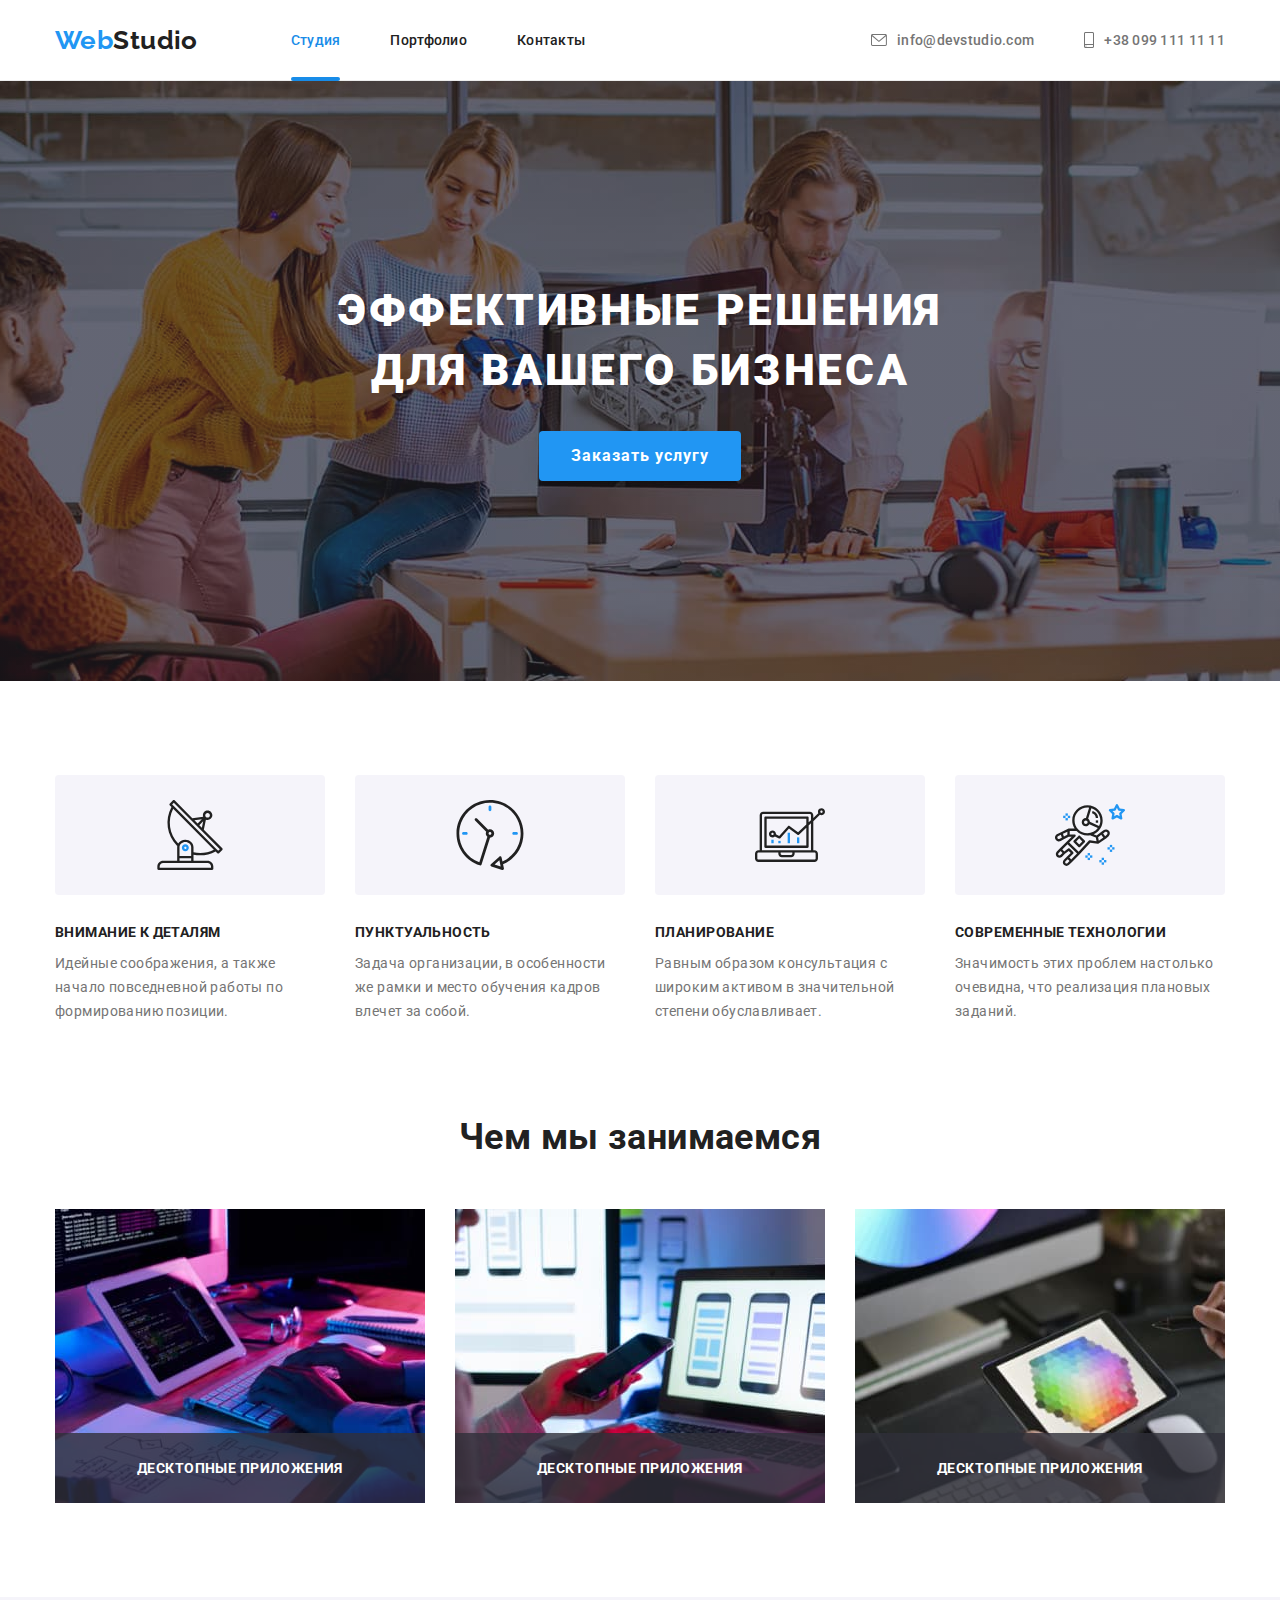
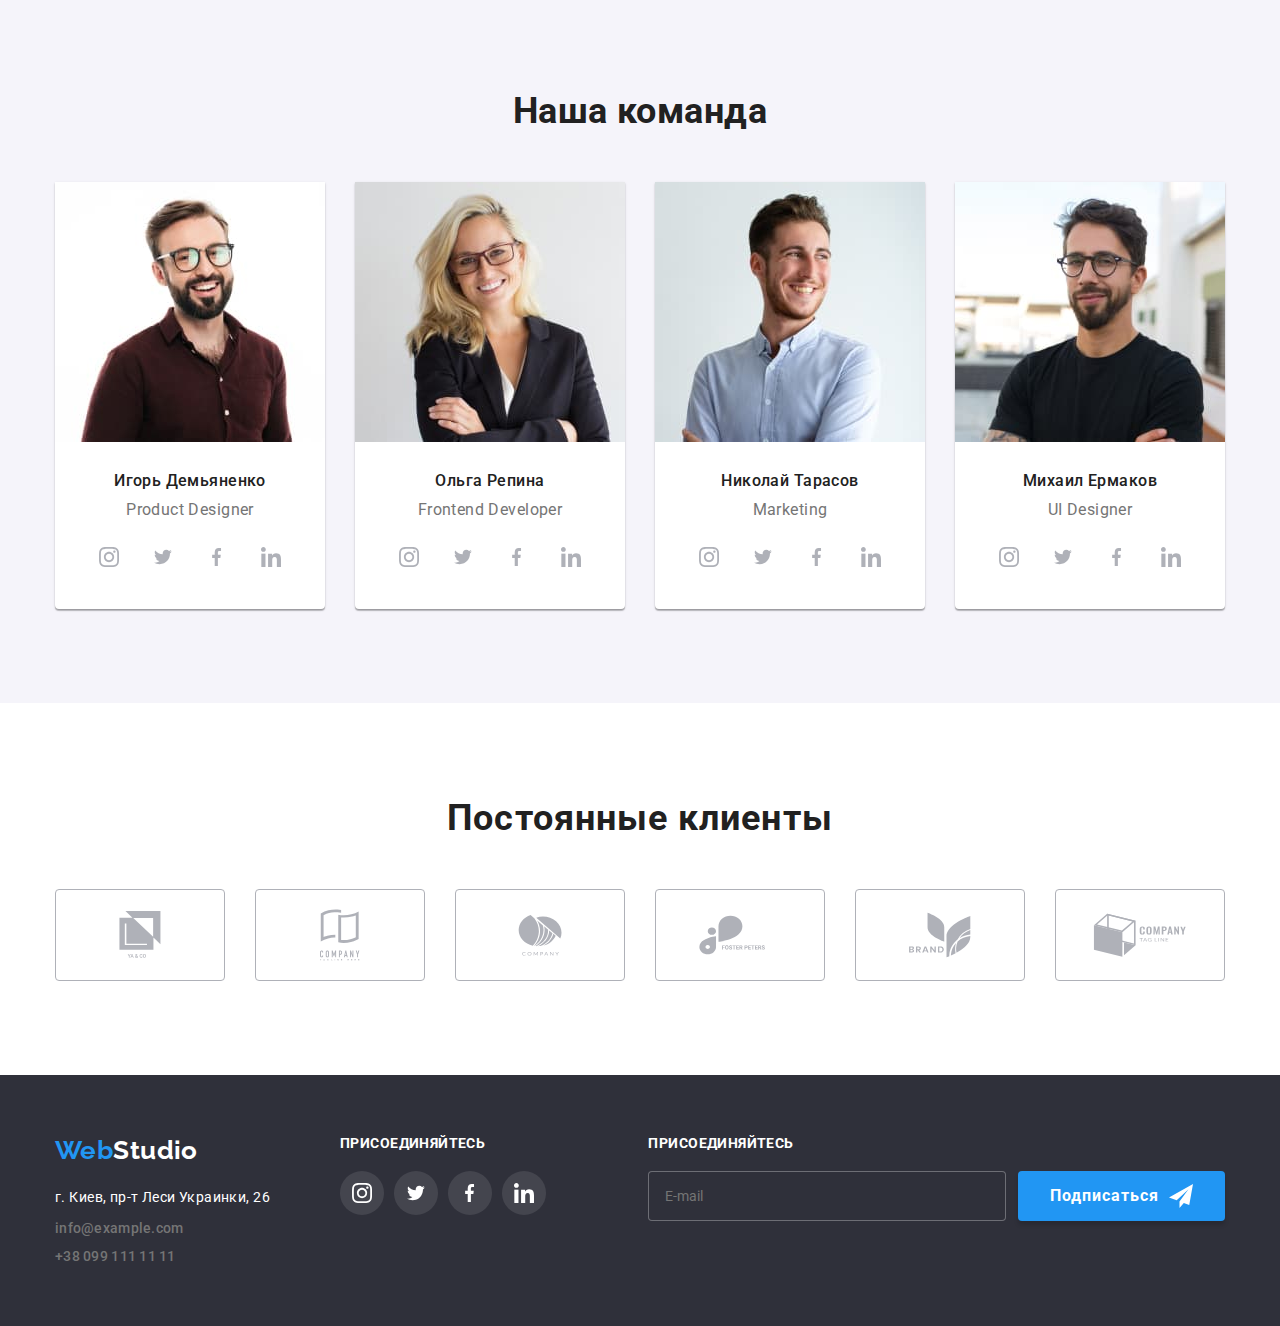
==== index.html @ 1dfcaf84 "test_1" ====
<!DOCTYPE html>
<html lang="ru">
  <head>
    <meta charset="UTF-8" />
    <meta http-equiv="X-UA-Compatible" content="IE=edge" />
    <meta name="viewport" content="width=device-width, initial-scale=1.0" />
    <link rel="preconnect" href="https://fonts.googleapis.com" />
    <link rel="preconnect" href="https://fonts.gstatic.com" crossorigin />
    <link
      href="https://fonts.googleapis.com/css2?family=Oleo+Script&family=Raleway:wght@700&family=Roboto:wght@400;500;700;900&display=swap"
      rel="stylesheet"
    />
    <title>Web Studio</title>
    <link
      rel="stylesheet"
      href="https://cdnjs.cloudflare.com/ajax/libs/modern-normalize/1.1.0/modern-normalize.min.css"
    />
    <link rel="stylesheet" href="./css/style.css" />
  </head>
  <body>
    <!-- Header -->

    <header class="header">
      <div class="container">
        <div class="header__container">
          <nav class="header__nav">
            <a href="index.html" class="logo"
              >Web<span class="logo--dark">Studio</span></a
            >
            <ul class="header__list">
              <li class="header__item">
                <a
                  href="./index.html"
                  class="header__link header__link--current"
                  >Студия</a
                >
              </li>
              <li class="header__item">
                <a href="./portfolio.html" class="header__link">Портфолио</a>
              </li>
              <li class="header__item">
                <a href="" class="header__link">Контакты</a>
              </li>
            </ul>
          </nav>
          <ul class="contact__list">
            <li class="contact__item">
              <a href="mailto:info@devstudio.com" class="contact__link">
                <svg class="contact__list--mail" width="16px" height="12px">
                  <use href="./images/icons-defs.svg#icon-mail"></use>
                </svg>

                info@devstudio.com</a
              >
            </li>
            <li class="contact__item">
              <a href="tel:+380991111111" class="contact__link">
                <svg
                  class="contact__list--smartphone"
                  width="10px"
                  height="16px"
                >
                  <use href="./images/icons-defs.svg#icon-smartphone"></use>
                </svg>
                +38 099 111 11 11</a
              >
            </li>
          </ul>
        </div>
      </div>
    </header>
    <main>
      <!-- Hero -->

      <section class="hero__container">
        <div class="container">
          <h1 class="hero__title">Эффективные решения для вашего бизнеса</h1>
          <button class="button" data-modal-open>Заказать услугу</button>
        </div>
      </section>

      <!-- Dignity -->

      <section class="section">
        <div class="container">
          <h2 class="dignity__tile--hidden">Наши достоинства</h2>
          <ul class="dignity__list">
            <li class="dignity__item dignity__icon dignity__details">
              <h3 class="dignity__name">Внимание к деталям</h3>
              <p class="dignity__description">
                Идейные соображения, а также начало повседневной работы по
                формированию позиции.
              </p>
            </li>
            <li class="dignity__item dignity__icon dignity__punctuality">
              <h3 class="dignity__name">Пунктуальность</h3>
              <p class="dignity__description">
                Задача организации, в особенности же рамки и место обучения
                кадров влечет за собой.
              </p>
            </li>
            <li class="dignity__item dignity__icon dignity__planning">
              <h3 class="dignity__name">Планирование</h3>
              <p class="dignity__description">
                Равным образом консультация с широким активом в значительной
                степени обуславливает.
              </p>
            </li>
            <li class="dignity__item dignity__icon dignity__technology">
              <h3 class="dignity__name">Современные технологии</h3>
              <p class="dignity__description">
                Значимость этих проблем настолько очевидна, что реализация
                плановых заданий.
              </p>
            </li>
          </ul>
        </div>
      </section>

      <!-- Occupation -->

      <section class="occupation section">
        <div class="container">
          <h2 class="occupation__title">Чем мы занимаемся</h2>
          <ul class="occupation__list">
            <li class="occupation__item">
              <img
                class=""
                src="./images/img_1.jpg"
                alt="Картинка 1"
                width="370"
                height="294"
              />
              <span class="occupation__description">Десктопные приложения</span>
            </li>

            <li class="occupation__item">
              <img
                class=""
                src="./images/img_2.jpg"
                alt="Картинка 2"
                width="370"
                height="294"
              />
              <span class="occupation__description">Десктопные приложения</span>
            </li>
            <li class="occupation__item">
              <img
                class=""
                src="./images/img_3.jpg"
                alt="Картинка 3"
                width="370"
                height="294"
              />
              <span class="occupation__description">Десктопные приложения</span>
            </li>
          </ul>
        </div>
      </section>

      <!-- Team -->

      <section class="team section">
        <div class="container">
          <h2 class="team__title">Наша команда</h2>
          <ul class="team__list">
            <li class="team__item">
              <img
                src="./images/ihor.jpg"
                alt="Фото Игорь Демьяненко"
                width="270"
              />
              <h3 class="team__name">Игорь Демьяненко</h3>
              <p class="team__position">Product Designer</p>
              <ul class="social-box">
                <li class="social-box__item">
                  <button class="social-box__button">
                    <svg class="social-box__icon" width="20px" height="20px">
                      <use href="./images/icons-defs.svg#icon-instagram"></use>
                    </svg>
                  </button>
                </li>
                <li class="social-box__item">
                  <button class="social-box__button">
                    <svg class="social-box__icon" width="20px" height="16px">
                      <use href="./images/icons-defs.svg#icon-twitter"></use>
                    </svg>
                  </button>
                </li>
                <li class="social-box__item">
                  <button class="social-box__button">
                    <svg class="social-box__icon" width="10px" height="20px">
                      <use href="./images/icons-defs.svg#icon-facebook"></use>
                    </svg>
                  </button>
                </li>
                <li class="social-box__item">
                  <button class="social-box__button">
                    <svg class="social-box__icon" width="20px" height="20px">
                      <use href="./images/icons-defs.svg#icon-indesign"></use>
                    </svg>
                  </button>
                </li>
              </ul>
            </li>
            <li class="team__item">
              <img
                src="./images/olha.jpg"
                alt="Фото Игорь Демьяненко"
                width="270"
              />
              <h3 class="team__name">Ольга Репина</h3>
              <p class="team__position">Frontend Developer</p>
              <ul class="social-box">
                <li class="social-box__item">
                  <button class="social-box__button">
                    <svg class="social-box__icon" width="20px" height="20px">
                      <use href="./images/icons-defs.svg#icon-instagram"></use>
                    </svg>
                  </button>
                </li>
                <li class="social-box__item">
                  <button class="social-box__button">
                    <svg class="social-box__icon" width="20px" height="16px">
                      <use href="./images/icons-defs.svg#icon-twitter"></use>
                    </svg>
                  </button>
                </li>
                <li class="social-box__item">
                  <button class="social-box__button">
                    <svg class="social-box__icon" width="10px" height="20px">
                      <use href="./images/icons-defs.svg#icon-facebook"></use>
                    </svg>
                  </button>
                </li>
                <li class="social-box__item">
                  <button class="social-box__button">
                    <svg class="social-box__icon" width="20px" height="20px">
                      <use href="./images/icons-defs.svg#icon-indesign"></use>
                    </svg>
                  </button>
                </li>
              </ul>
            </li>

            <li class="team__item">
              <img
                src="./images/nikolay.jpg"
                alt="Фото Игорь Демьяненко"
                width="270"
              />
              <h3 class="team__name">Николай Тарасов</h3>
              <p class="team__position">Marketing</p>
              <ul class="social-box">
                <li class="social-box__item">
                  <button class="social-box__button">
                    <svg class="social-box__icon" width="20px" height="20px">
                      <use href="./images/icons-defs.svg#icon-instagram"></use>
                    </svg>
                  </button>
                </li>
                <li class="social-box__item">
                  <button class="social-box__button">
                    <svg class="social-box__icon" width="20px" height="16px">
                      <use href="./images/icons-defs.svg#icon-twitter"></use>
                    </svg>
                  </button>
                </li>
                <li class="social-box__item">
                  <button class="social-box__button">
                    <svg class="social-box__icon" width="10px" height="20px">
                      <use href="./images/icons-defs.svg#icon-facebook"></use>
                    </svg>
                  </button>
                </li>
                <li class="social-box__item">
                  <button class="social-box__button">
                    <svg class="social-box__icon" width="20px" height="20px">
                      <use href="./images/icons-defs.svg#icon-indesign"></use>
                    </svg>
                  </button>
                </li>
              </ul>
            </li>
            <li class="team__item">
              <img
                src="./images/mihail.jpg"
                alt="Фото Игорь Демьяненко"
                width="270"
              />
              <h3 class="team__name">Михаил Ермаков</h3>
              <p class="team__position">UI Designer</p>
              <ul class="social-box">
                <li class="social-box__item">
                  <button class="social-box__button">
                    <svg class="social-box__icon" width="20px" height="20px">
                      <use href="./images/icons-defs.svg#icon-instagram"></use>
                    </svg>
                  </button>
                </li>
                <li class="social-box__item">
                  <button class="social-box__button">
                    <svg class="social-box__icon" width="20px" height="16px">
                      <use href="./images/icons-defs.svg#icon-twitter"></use>
                    </svg>
                  </button>
                </li>
                <li class="social-box__item">
                  <button class="social-box__button">
                    <svg class="social-box__icon" width="10px" height="20px">
                      <use href="./images/icons-defs.svg#icon-facebook"></use>
                    </svg>
                  </button>
                </li>
                <li class="social-box__item">
                  <button class="social-box__button">
                    <svg class="social-box__icon" width="20px" height="20px">
                      <use href="./images/icons-defs.svg#icon-indesign"></use>
                    </svg>
                  </button>
                </li>
              </ul>
            </li>
          </ul>
        </div>
      </section>
      <section class="clients section">
        <div class="container">
          <h2 class="clients__title">Постоянные клиенты</h2>
          <ul class="clients__list">
            <li class="clients__item">
              <a href="" class="clients__button">
                <svg class="clients__icon" width="42px" height="47px">
                  <use href="./images/icons-defs.svg#icon-yaco"></use>
                </svg>
              </a>
            </li>
            <li class="clients__item">
              <a href="" class="clients__button">
                <svg class="clients__icon" width="40px" height="52px">
                  <use href="./images/icons-defs.svg#icon-tagline"></use>
                </svg>
              </a>
            </li>
            <li class="clients__item">
              <a href="" class="clients__button">
                <svg class="clients__icon" width="44px" height="42px">
                  <use href="./images/icons-defs.svg#icon-company"></use>
                </svg>
              </a>
            </li>
            <li class="clients__item">
              <a href="" class="clients__button">
                <svg class="clients__icon" width="84px" height="40px">
                  <use href="./images/icons-defs.svg#icon-foster"></use>
                </svg>
              </a>
            </li>
            <li class="clients__item">
              <a href="" class="clients__button">
                <svg class="clients__icon" width="62px" height="46px">
                  <use href="./images/icons-defs.svg#icon-brand"></use>
                </svg>
              </a>
            </li>
            <li class="clients__item">
              <a href="" class="clients__button">
                <svg class="clients__icon" width="94px" height="44px">
                  <use href="./images/icons-defs.svg#icon-tag"></use>
                </svg>
              </a>
            </li>
          </ul>
        </div>
      </section>
    </main>

    <!-- Footer-->

    <footer class="footer">
      <div class="container footer__conatiner">
        <div class="adress">
          <a href="index.html" class="logo"
            >Web<span class="logo--white">Studio</span></a
          >
          <address class="adress__box">
            <ul>
              <li class="adress__item">
                <p class="adress__name">г. Киев, пр-т Леси Украинки, 26</p>
              </li>
              <li class="contact__item footer__contact__item">
                <a href="mailto:info@example.com" class="contact__link"
                  >info@example.com</a
                >
              </li>
              <li class="contact__item footer__contact__item">
                <a href="tel:+380991111111" class="contact__link">
                  +38 099 111 11 11</a
                >
              </li>
            </ul>
          </address>
        </div>

        <div class="social">
          <p class="social__title">присоединяйтесь</p>
          <ul class="social-box">
            <li class="social-box__item">
              <button class="social-box__button social-box__button--dark">
                <svg class="social-box__icon" width="20px" height="20px">
                  <use href="./images/icons-defs.svg#icon-instagram"></use>
                </svg>
              </button>
            </li>
            <li class="social-box__item">
              <button class="social-box__button social-box__button--dark">
                <svg class="social-box__icon" width="20px" height="16px">
                  <use href="./images/icons-defs.svg#icon-twitter"></use>
                </svg>
              </button>
            </li>
            <li class="social-box__item">
              <button class="social-box__button social-box__button--dark">
                <svg class="social-box__icon" width="10px" height="20px">
                  <use href="./images/icons-defs.svg#icon-facebook"></use>
                </svg>
              </button>
            </li>
            <li class="social-box__item">
              <button class="social-box__button social-box__button--dark">
                <svg class="social-box__icon" width="20px" height="20px">
                  <use href="./images/icons-defs.svg#icon-indesign"></use>
                </svg>
              </button>
            </li>
          </ul>
        </div>

        <div class="subscribe">
          <p class="subscribe__title">присоединяйтесь</p>

          <form class="subscribe__field">
            <input
              type="email"
              name="email"
              id="email"
              placeholder="E-mail"
              class="subscribe__input"
            />

            <button class="button footer__button" data-modal-open>
              Подписаться
              <svg width="24px" height="24px" class="subscribe__icon">
                <use href="./images/icons-defs.svg#icon-icon-send"></use>
              </svg>
            </button>
          </form>
        </div>
      </div>
    </footer>

    <!-- Modal Box -->

    <div class="backdrop backdrop--hidden" data-modal>
      <div class="modal">
        <button class="close__button" data-modal-close>
          <svg width="18px" height="18px">
            <use href="./images/icons-defs.svg#icon-close"></use>
          </svg>
        </button>

        <p class="modal__title">Оставьте свои данные, мы вам перезвоним</p>
        <form>
          <div class="modal__field">
            <label for="name" class="modal__lable"> Имя </label>
            <div class="modal__box">
              <input type="text" name="name" id="name" class="modal__input" />
              <svg class="modal__icon">
                <use href="./images/icons-defs.svg#icon-person-ico"></use>
              </svg>
            </div>
          </div>

          <div class="modal__field">
            <label for="tel" class="modal__lable"> Телефон </label>
            <div class="modal__box">
              <input
                type="tel"
                name="tel"
                id="tel"
                class="modal__input"
                title="+380 (11) 111-11-11"
              />
              <svg class="modal__icon">
                <use href="./images/icons-defs.svg#icon-phone-ico"></use>
              </svg>
            </div>
          </div>

          <div class="modal__field">
            <label for="mail" class="modal__lable"> Почта </label>
            <div class="modal__box">
              <input
                type="email"
                name="email"
                id="mail"
                required
                class="modal__input"
              />
              <svg class="modal__icon">
                <use href="./images/icons-defs.svg#icon-email-ico"></use>
              </svg>
            </div>
          </div>

          <div class="modal__field comment">
            <label for="comment" class="modal__lable"> Комментарий </label>
            <textarea
              class="modal__textarea"
              name="comment"
              id="comment"
              placeholder="Введите текст"
            ></textarea>
          </div>

          <div class="agreement">
            <label class="agreemen__label"
              ><input type="checkbox" class="agreement__input" /> Соглашаюсь с
              рассылкой и принимаю&nbsp;
              <svg class="agreement__icon">
                <use href="images/icons-defs.svg#icon-check"></use>
              </svg>
              <a href="">Условия договора</a>
            </label>
          </div>

          <button class="button">Отправить</button>
        </form>
      </div>
    </div>
    <script src="./js/modal.js"></script>
  </body>
</html>
---- css/style.css ----
:root {
  --body-bg-color: #ffffff;
  --body-text-color: #212121;
  --logo-color: #2196f3;
  --active-color: #2196f3;
  --logo-span-color: #212121;
  --header-link-color: #212121;
  --header-link-active-color: #2196f3;
  --header-contact-link-active-color: #2196f3;
  --header-contact-link-color: #757575;
  --header-contact-list-icon-color: #757575;
  --header-link-current-color: #2196f3;
  --hero-bg-color: #2f303a;
  --hero-btn-text-color: #ffffff;
  --hero-btn-bg-color: #2196f3;
  --hero-btn-active-color: #188ce8;
  --hero-main-text-color: #ffffff;
  --dignity-article-text-color: #212121;
  --dignity-description-text-color: #757575;
  --occupation-main-text-color: #212121;
  --team-bg-color: #f5f4fa;
  --team-main-text-color: #212121;
  --team-item-color: #ffffff;
  --team-name-text-color: #212121;
  --team-position-text-color: #757575;
  --team-social-button-color: #afb1b8;
  --team-social-button-bg-color: #ffffff;
  --team-social-button-active-color: #ffffff;
  --portfolio-btn-text-color: #212121;
  --portfolio-btn-bg-color: #f5f4fa;
  --portfolio-btn-active-color: #ffffff;
  --portfolio-btn-bg-active-color: #2196f3;
  --portfolio-work-name-color: #212121;
  --portfolio-description-color: #757575;
  --portfolio-list-item-bg-color: #ffffff;
  --portfolio-list-item-description-border-color: #eeeeee;
  --clients-list-item-button-color: #afb1b8;
  --clients-list-item-button-border-color: #afb1b8;
  --clients-list-item-button-bg-color: #ffffff;
  --clients-list-item-button-active-border-color: #188ce8;
  --footer-bg-color: #2f303a;
  --footer-contact-color: #ffffff;
  --footer-logo-span-color: #ffffff;
  --footer-contact-link-color: rgba(255, 255, 255, 0.6);
  --footer-contact-link-active-color: #2196f3;
  --footer-social-text-color: #ffffff;
  --footer-social-text-button-color: #ffffff;
  --footer-social-button-active-color: #2196f3;
  --timing-function: cubic-bezier(0.4, 0, 0.2, 1);
}

html {
  box-sizing: border-box;
}

body {
  font-family: "Roboto", Tahoma, sans-serif;
  color: var(--body-text-color);
  background-color: var(--body-bg-color);
  font-size: 14px;
  letter-spacing: 0.03em;
}

ul,
ul,
a {
  list-style: none;
  text-decoration: none;
  margin: 0;
  padding: 0;
}
h1,
h2,
h3,
h4,
h5,
h6,
p {
  margin: 0;
  padding: 0;
}

img {
  display: block;
  min-width: 100%;
  height: auto;
}

.link {
  text-decoration: none;
}

.list {
  list-style: none;
}

.active {
  color: var(--active-color);
}

.section {
  padding-top: 94px;
  padding-bottom: 94px;
}

.header {
  border-bottom: 1px solid #ececec;
}

.container {
  width: 1200px;
  margin-right: auto;
  margin-left: auto;
  padding-right: 15px;
  padding-left: 15px;
}

/* Header */

.header__container {
  display: flex;
  align-items: center;
  height: 80px;
}

.logo-box {
  display: flex;
}

.logo {
  font-family: "Raleway", sans-serif;
  font-weight: 700;
  font-size: 26px;
  line-height: 1.19;
  color: var(--logo-color);
}

.logo--dark {
  color: var(--logo-span-color);
}

.logo--white {
  color: var(--footer-logo-span-color);
}

.header__nav {
  display: flex;
}

.header__list {
  display: flex;
  align-items: center;
  margin-left: 93px;
  padding: 0px;
  margin-bottom: 0;
}

.header__item {
  margin-right: 50px;
}
.header__item:last-child {
  margin-right: 0;
}

.contact__list--mail {
  fill: var(--header-contact-list-icon-color);
  margin-right: 10px;

  transition: fill 250ms var(--timing-function);
}

.contact__list--smartphone {
  fill: var(--header-contact-list-icon-color);
  margin-right: 10px;

  transition: fill 250ms var(--timing-function);
}

.header__link {
  position: relative;
  padding-top: 32px;
  padding-bottom: 33px;
  font-weight: 500;
  line-height: 1.33;
  letter-spacing: 0.02em;
  color: var(--header-link-color);
  transition: color 250ms var(--timing-function);
}
.header__link.current {
  color: var(--header-link-current-color);
}

.header__link--current {
  color: #188ce8;
}

.header__link--current::after {
  display: block;
  content: "";
  position: absolute;
  bottom: 0;
  left: 0;
  width: 100%;
  height: 4px;
  background-color: #188ce8;
  border-radius: 2px;
}

.header__link:hover,
.header__link:focus,
.header__link:active {
  color: var(--header-contact-link-active-color);
}

.contact__list {
  display: flex;
  margin-left: auto;
  padding: 0px;
  margin-bottom: 0;
}
.contact__item {
  margin-left: 50px;
  display: flex;
  align-items: center;
  cursor: pointer;
}

.footer__contact__item {
  margin-left: 0;
  margin-bottom: 10px;
}
.footer__contact__item:last-child {
  margin-bottom: 0;
}

.contact__link {
  font-weight: 500;
  line-height: 1.33;
  letter-spacing: 0.02em;
  color: var(--header-contact-link-color);
  display: flex;
  align-items: center;
  font-style: normal;

  transition: color 250ms var(--timing-function);
}

.contact__item:hover .contact__link {
  color: var(--header-contact-link-active-color);
}

.contact__item:hover .contact__list--mail {
  fill: var(--header-contact-link-active-color);
}

.contact__item:hover .contact__list--smartphone {
  fill: var(--header-contact-link-active-color);
}

/* Hero */

.hero__title {
  width: 696px;
  margin: 0 auto;
  margin-bottom: 30px;
  font-weight: 900;
  font-size: 44px;
  line-height: 1.36;
  letter-spacing: 0.06em;
  text-transform: uppercase;
  color: var(--hero-main-text-color);
}

.hero__container {
  max-width: 1600px;
  height: 600px;
  margin-left: auto;
  margin-right: auto;
  background: var(--hero-bg-color);
  padding-top: 200px;
  padding-bottom: 200px;
  text-align: center;
  background-image: linear-gradient(
      to right,
      rgba(47, 48, 58, 0.4),
      rgba(47, 48, 58, 0.4)
    ),
    url("../images/hero_img.jpg");
  background-repeat: no-repeat;
  background-position: center top;
  background-size: cover;
}
.button {
  color: var(--hero-btn-text-color);
  background: var(--hero-btn-bg-color);
  box-shadow: 0px 4px 4px rgba(0, 0, 0, 0.15);
  border-radius: 4px;
  border: none;
  cursor: pointer;
  font-weight: 700;
  font-size: 16px;
  line-height: 1.87;
  letter-spacing: 0.06em;
  padding: 10px 32px;
  min-width: 200px;
  display: flex;
  justify-content: center;
  margin-left: auto;
  margin-right: auto;
  transform: scale(1);
  transition: background-color 250ms var(--timing-function),
    transform 250ms var(--timing-function);
}

.button:hover,
.button:focus {
  background: var(--hero-btn-active-color);
  transform: scale(1.1);
}

/* Dignity */

.dignity__list {
  display: flex;
}

.dignity__item {
  width: 270px;
}

.dignity__icon::before {
  display: block;
  content: "";
  border-radius: 4px;
  height: 120px;
  margin-bottom: 30px;
  background-color: #f5f4fa;

  background-repeat: no-repeat;
  background-position: center;
}

.dignity__details::before {
  background-image: url("../images/antenna.svg");
}

.dignity__punctuality::before {
  background-image: url("../images/clock.svg");
}

.dignity__planning::before {
  background-image: url("../images/diagram.svg");
}

.dignity__technology::before {
  background-image: url("../images/astronaut.svg");
}

.dignity__item:not(:last-child) {
  margin-right: 30px;
}

.dignity__tile--hidden {
  position: absolute;
  width: 1px;
  height: 1px;
  margin: -1px;
  border: 0;
  padding: 0;
  white-space: nowrap;
  clip-path: inset(100%);
  clip: rect(0 0 0 0);
  overflow: hidden;
}

.dignity__name {
  margin-bottom: 10px;
  font-size: 14px;
  font-weight: 700;
  line-height: 1.14;
  text-transform: uppercase;
  color: var(--dignity-article-text-color);
}

.dignity__description {
  line-height: 24px;
  color: var(--dignity-description-text-color);
  margin-bottom: 0;
}

/* Occupation */

.occupation {
  padding-top: 0;
}

.occupation__title {
  text-align: center;
  margin-bottom: 50px;
  font-weight: 700;
  font-size: 36px;
  line-height: 1.16;
  color: var(--occupation-main-text-color);
}

.occupation__list {
  display: flex;
}

.occupation__item {
  position: relative;
}

.occupation__item:not(:last-child) {
  margin-right: 30px;
}

.occupation__description {
  position: absolute;
  bottom: 0;
  text-align: center;
  width: 370px;
  padding-bottom: 27px;
  padding-top: 27px;

  background: rgba(47, 48, 58, 0.8);
  font-weight: 700;
  font-size: 14px;
  line-height: 1.1428571;
  text-align: center;
  letter-spacing: 0.03em;
  text-transform: uppercase;
  color: #ffffff;
}

/* Team */

.team {
  background: var(--team-bg-color);
}

.team__title {
  text-align: center;
  margin-bottom: 50px;
  font-weight: 700;
  font-size: 36px;
  line-height: 1.16;
  color: var(--team-main-text-color);
}

.team__list {
  display: flex;
  justify-content: center;
}

.team__item {
  text-align: center;
  width: 270px;
  background: var(--team-item-color);
  box-shadow: 0px 1px 3px rgba(0, 0, 0, 0.12), 0px 1px 1px rgba(0, 0, 0, 0.14),
    0px 2px 1px rgba(0, 0, 0, 0.2);
  border-radius: 0px 0px 4px 4px;
}

.team__item:not(:last-child) {
  margin-right: 30px;
}

.team__name {
  margin-top: 30px;
  margin-bottom: 10px;
  font-weight: 500;
  font-size: 16px;
  line-height: 1.14;
  color: var(--team-name-text-color);
}

.team__position {
  margin-bottom: 16px;
  font-size: 16px;
  line-height: 1.14;
  color: var(--team-position-text-color);
}

.social {
  margin-left: 70px;
}
.social-box {
  display: flex;
  justify-content: center;
  padding: 0;
  margin: 0;
  list-style: none;
  margin-bottom: 30px;
}

.social__title {
  margin-bottom: 20px;
  font-weight: 700;
  font-size: 14px;
  line-height: 16px;
  letter-spacing: 0.03em;
  text-transform: uppercase;
  color: var(--footer-social-text-color);
}
.social-box__button {
  display: flex;
  justify-content: center;
  align-items: center;
  width: 44px;
  height: 44px;
  padding: 0;
  border: none;
  color: var(--team-social-button-color);
  border-radius: 50%;
  background-color: var(--team-social-button-bg-color);

  transition: background-color 250ms var(--timing-function);
}

.social-box__button--dark {
  color: var(--footer-social-text-button-color);
  border-radius: 50%;
  background-color: rgba(255, 255, 255, 0.1);
}

.social-box__item {
  margin-right: 10px;
}

.social-box__item:last-child {
  margin-right: 0;
}

.social-box__button:hover {
  background-color: #188ce8;
  cursor: pointer;
}

.social-box__button:hover .social-box__icon {
  fill: var(--team-social-button-active-color);
}

.social-box__icon {
  fill: currentColor;

  transition: fill 250ms var(--timing-function);
}

/* Portfolio */
.portfolio__tile--hidden {
  position: absolute;
  width: 1px;
  height: 1px;
  margin: -1px;
  border: 0;
  padding: 0;
  white-space: nowrap;
  clip-path: inset(100%);
  clip: rect(0 0 0 0);
  overflow: hidden;
}
.portfolio-nav {
  display: flex;
  justify-content: center;
  margin-bottom: 50px;
  text-align: center;
}

.portfolio-nav__item {
  margin-right: 8px;
}

.portfolio-nav__item:last-child {
  margin-right: 0;
}

.portfolio-nav__button {
  padding: 6px 22px 6px 22px;
  border-radius: 4px;
  font-weight: 500;
  border: none;
  font-size: 16px;
  line-height: 1.62;
  text-align: center;
  color: var(--portfolio-btn-text-color);
  background-color: var(--portfolio-btn-bg-color);
  cursor: pointer;
  transition: color 250ms var(--timing-function),
    background-color 250ms var(--timing-function);
}

.portfolio-nav__button:hover,
.portfolio-nav__button:focus {
  color: var(--portfolio-btn-active-color);
  background-color: var(--portfolio-btn-bg-active-color);
  box-shadow: 0px 3px 1px rgba(0, 0, 0, 0.1), 0px 1px 2px rgba(0, 0, 0, 0.08),
    0px 2px 2px rgba(0, 0, 0, 0.12);
}

.portfolio-list {
  display: flex;
  flex-wrap: wrap;
}

.list__item:not(:nth-child(3n)) {
  margin-right: 30px;
}

.list__item:not(:nth-last-child(-n + 3)) {
  margin-bottom: 30px;
}

.list__item {
  background-color: var(--portfolio-list-item-bg-color);
}

.list__link {
  position: relative;
}
.overlay {
  width: 100%;
  height: 294px;
  overflow: hidden;
  position: absolute;
  top: 0;
  left: 0;
}

.overlay__content {
  display: flex;
  align-items: center;
  top: 100%;
  left: 0;
  position: absolute;
  padding-right: 24px;
  padding-left: 24px;
  width: 100%;
  height: 294px;
  background-color: rgba(33, 150, 243, 0.9);
  transition: transform 250ms var(--timing-function);
}

.list__link:hover .overlay__content {
  transform: translateY(-100%);
}

.overlay__text {
  font-weight: 400;
  font-size: 18px;
  line-height: 1.555;
  letter-spacing: 0.03em;
  color: #ffffff;
  opacity: 0;
  transition: opacity 250ms var(--timing-function) 150ms;
}

.list__link:hover .overlay__text {
  opacity: 1;
}

.list__link {
  display: block;
  transition: box-shadow 250ms var(--timing-function);
}

.list__link:hover {
  box-shadow: 0px 1px 1px rgba(0, 0, 0, 0.12), 0px 4px 4px rgba(0, 0, 0, 0.06),
    1px 4px 6px rgba(0, 0, 0, 0.16);
}

.list__description {
  padding: 24px;
  border-width: 0 1px 1px 1px;
  border-style: solid;
  border-color: var(--portfolio-list-item-description-border-color);
  border-top: 0;
}

.list__company {
  margin-bottom: 4px;
  font-weight: 700;
  font-size: 18px;
  line-height: 2;
  letter-spacing: 0.06em;
  color: var(--portfolio-work-name-color);
}

.list__job {
  font-size: 16px;
  line-height: 1.87;
  color: var(--portfolio-description-color);
}

/* Clients */

.clients__title {
  font-weight: 700;
  font-size: 36px;
  line-height: 42px;
  text-align: center;
  letter-spacing: 0.03em;
  margin-bottom: 50px;
  color: #212121;
}

.clients__list {
  display: flex;
  justify-content: center;
}

.clients__button {
  display: flex;
  justify-content: center;
  align-items: center;
  width: 170px;
  height: 92px;
  padding: 0;
  border: none;
  color: var(--clients-list-item-button-color);
  border: 1px solid var(--clients-list-item-button-border-color);
  border-radius: 4px;
  background-color: var(--clients-list-item-button-bg-color);

  transition: border 250ms var(--timing-function);
}

.clients__button:hover {
  border: 1px solid var(--clients-list-item-button-active-border-color);
  cursor: pointer;
}

.clients__button:hover .clients__icon {
  fill: #188ce8;
}

.clients__icon {
  fill: currentColor;

  transition: fill 250ms var(--timing-function);
}

.clients__item {
  margin-right: 30px;
}
.clients__item:last-child {
  margin-right: 0;
}

/* Footer */

.footer {
  background-color: var(--footer-bg-color);
  padding-top: 60px;
  padding-bottom: 60px;
}

.footer__conatiner {
  display: flex;
}
.adress__box {
  margin-top: 20px;
}

.adress__item {
  margin-bottom: 9px;
}

.adress__name {
  margin-bottom: 0;
  font-style: normal;
  line-height: 1.71;
  color: var(--footer-contact-color);
}

.subscribe {
  margin-left: auto;
}

.subscribe__title {
  margin-bottom: 20px;
  font-weight: 700;
  font-size: 14px;
  line-height: 16px;
  letter-spacing: 0.03em;
  text-transform: uppercase;
  color: var(--footer-social-text-color);
}

.subscribe__field {
  display: flex;
  align-items: center;
}

.subscribe__input {
  margin: 0;
  padding: 15px 16px;
  width: 358px;
  height: 50px;
  color: rgba(255, 255, 255, 0.6);
  background-color: var(--footer-bg-color);
  border-radius: 4px;
  border: 1px solid rgba(255, 255, 255, 0.3);
  outline: none;
  transition: border-color 250ms var(--timing-function);
}

.subscribe__input:hover,
.subscribe__input:focus {
  border: 1px solid #188ce8;
}

.footer__button {
  display: flex;
  align-items: center;
  margin-left: 12px;
  transition: background-color 250ms var(--timing-function);
}

.footer__button:hover,
.footer__button:focus {
  transform: scale(1);
}

.subscribe__icon {
  margin-left: 10px;
}

/* Modal */

.backdrop {
  position: fixed;
  top: 0;
  left: 0;
  width: 100%;
  height: 100%;
  background-color: rgba(0, 0, 0, 0.2);

  opacity: 1;
  transition: opacity 350ms cubic-bezier(0.4, 0, 0.2, 1);
}

.backdrop--hidden {
  opacity: 0;
  pointer-events: none;
}

.backdrop--hidden .modal {
  transform: translate(-50%, -50%) scale(0.9);
}

.modal {
  position: absolute;
  top: 50%;
  left: 50%;
  transform: translate(-50%, -50%) scale(1);
  transition: transform 350ms cubic-bezier(0.4, 0, 0.2, 1);
  min-width: 528px;
  min-height: 581px;
  padding: 40px;
  background-color: #ffffff;
  border-radius: 4px;
}

.close__button {
  display: flex;
  justify-content: center;
  align-items: center;
  position: absolute;
  top: 8px;
  right: 8px;

  width: 30px;
  height: 30px;
  border: none;

  background-color: white;
  border-radius: 15px;
  border: 1px solid rgba(0, 0, 0, 0.1);
  cursor: pointer;
  transition: fill 250ms cubic-bezier(0.4, 0, 0.2, 1),
    background-color 250ms cubic-bezier(0.4, 0, 0.2, 1),
    border 250ms cubic-bezier(0.4, 0, 0.2, 1);
}

.close__button:hover {
  fill: #ffffff;
  background-color: #2196f3;
  border: 1px solid rgba(0, 0, 0, 0);
}

.modal__title {
  margin-bottom: 12px;
  font-weight: 700;
  font-size: 20px;
  line-height: 23px;
  text-align: center;
  letter-spacing: 0.03em;
  color: #212121;
}

.modal__field {
  position: relative;
  margin-bottom: 10px;
  width: 100%;
}

.modal__icon {
  position: absolute;
  width: 18px;
  height: 18px;
  top: 50%;
  left: 12px;
  z-index: 2;
  transition: fill 250ms var(--timing-function);
}
.modal__field--margin {
  margin-bottom: 20px;
}

.modal__lable {
  margin-bottom: 4px;
  display: inline-block;
  font-weight: 400;
  font-size: 12px;
  line-height: 1.16;
  letter-spacing: 0.01em;
  color: #757575;
}

.modal__input {
  width: 100%;
  height: 40px;
  position: absolute;
  left: 1px;
  border: 1px solid rgba(33, 33, 33, 0.2);
  border-radius: 4px;
  padding-left: 42px;
  background: transparent;
  z-index: 1;
  outline: none;
  transition: border 250ms var(--timing-function);
}
.modal__input:hover,
.modal__input:focus {
  border: 1px solid #2196f3;
}

.modal__box {
  width: 100%;
  height: 40px;
  padding-left: 42px;
  border-radius: 4px;
}

.modal__box:focus-within .modal__icon {
  fill: #2196f3;
}

.modal__input:hover + .modal__icon {
  fill: #2196f3;
}

.modal__textarea::placeholder {
  font-weight: 400;
  font-size: 14px;
  line-height: 1.14;
  letter-spacing: 0.01em;
  color: rgba(117, 117, 117, 0.5);
}

.modal__textarea {
  width: 100%;
  height: 120px;
  resize: none;
  border: 1px solid rgba(33, 33, 33, 0.2);
  border-radius: 4px;
  padding: 12px 16px;
  transition: border 250ms var(--timing-function);
}

.modal__textarea:hover,
.modal__textarea:focus {
  border: 1px solid #2196f3;
  cursor: text;
  outline: none;
}

.agreement {
  display: flex;
  align-items: center;
  margin-bottom: 30px;
  justify-content: center;
  font-weight: 400;
  font-size: 14px;
  line-height: 24px;
  letter-spacing: 0.03em;
  color: #757575;
}

.agreemen__label {
  display: flex;
  align-items: center;
  font-weight: 400;
  font-size: 14px;
  line-height: 1.71;
  letter-spacing: 0.03em;
  color: #757575;
}
.agreement__input {
  appearance: none;
}

.agreement__input {
  width: 16px;
  height: 15px;
  margin-right: 8px;
  border: 2px solid #212121;
  border-radius: 2px;
  transition: background-color 250ms var(--timing-function),
    border 250ms var(--timing-function);
}

.agreement__input:checked {
  width: 16px;
  height: 15px;
  border: 2px solid #2196f3;
  background-color: #2196f3;
  border-radius: 2px;
}

.agreement__icon {
  position: absolute;
  width: 16px;
  height: 15px;
  fill: none;
  stroke: none;
  box-sizing: content-box;
  cursor: pointer;
}

.agreement__input:checked + .agreement__icon {
  stroke-width: 1px;
  stroke: #ffffff;
  fill: #ffffff;
}

.agreement a {
  font-weight: 400;
  font-size: 14px;
  line-height: 1.71;
  letter-spacing: 0.03em;
  color: #757575;
  text-decoration-line: underline;
  color: #2196f3;
}

.modal-wrap {
  position: relative;
  display: flex;
  flex-direction: column;
}
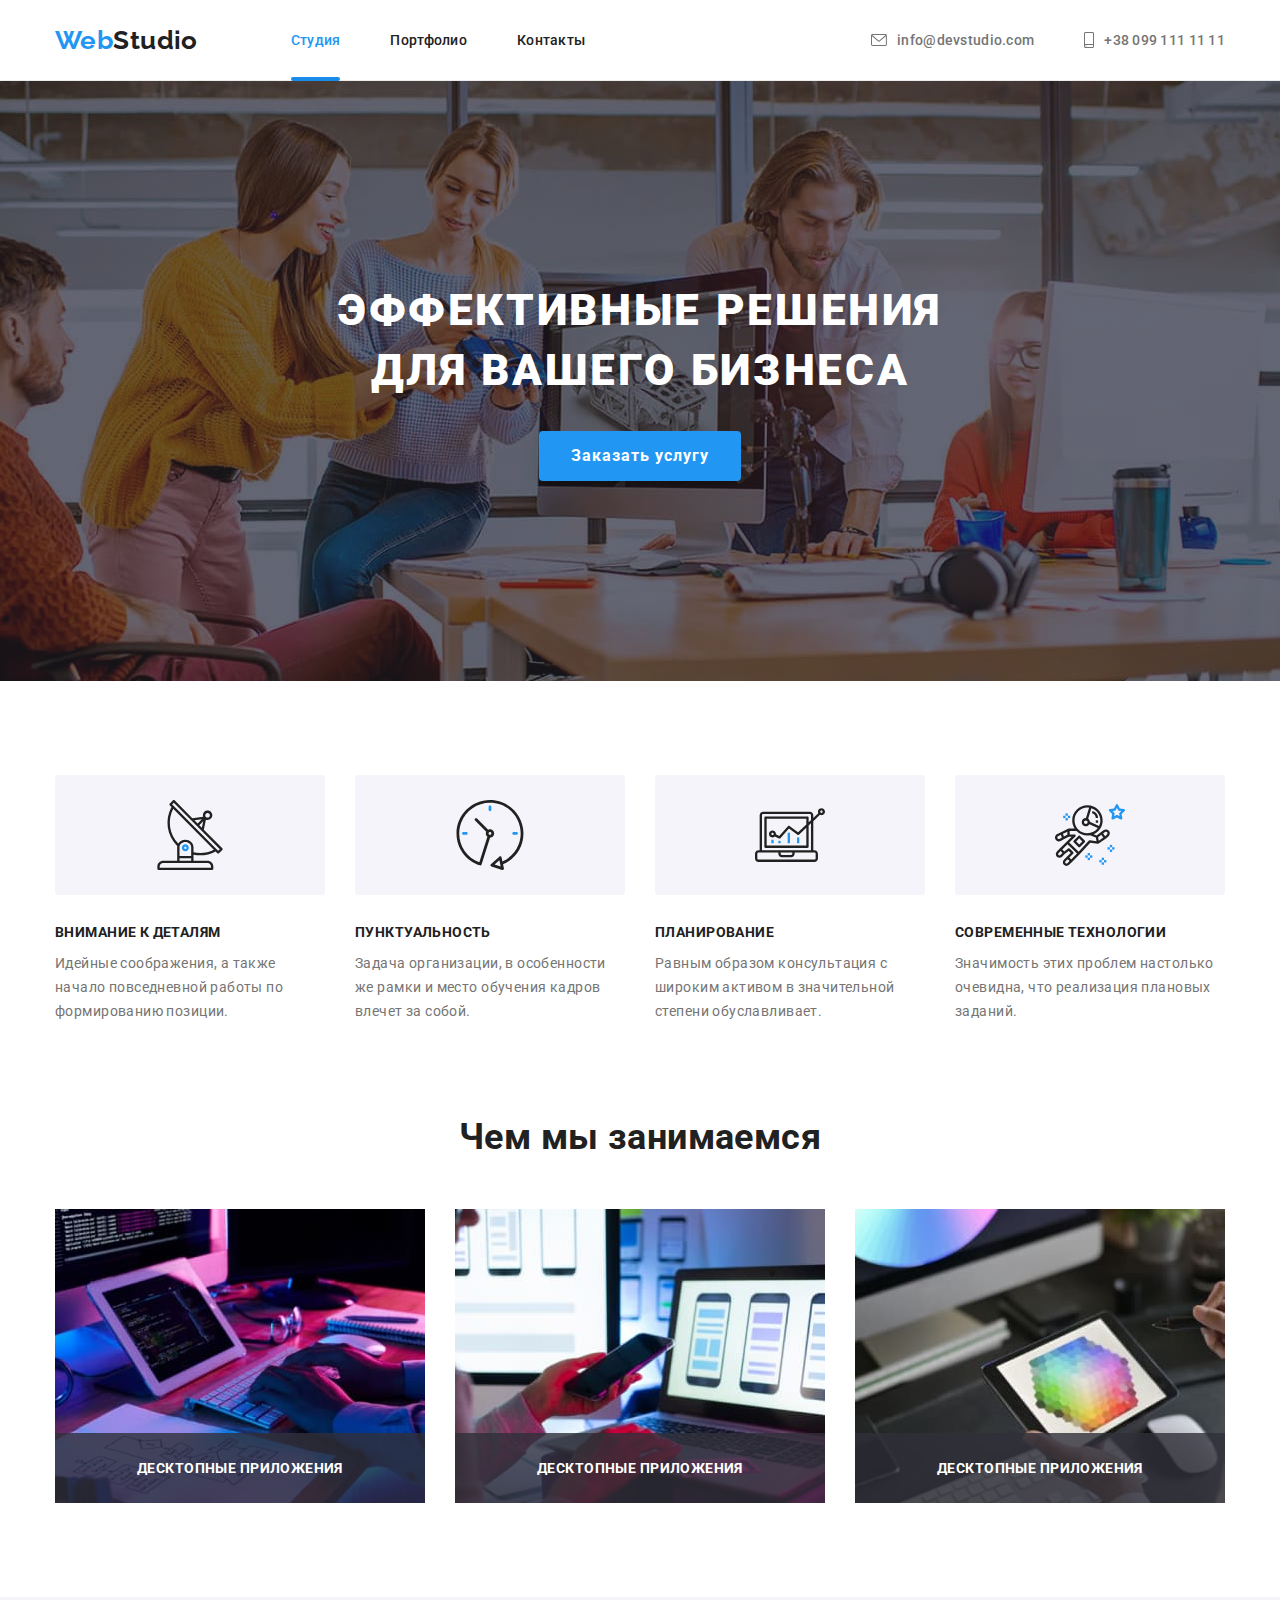
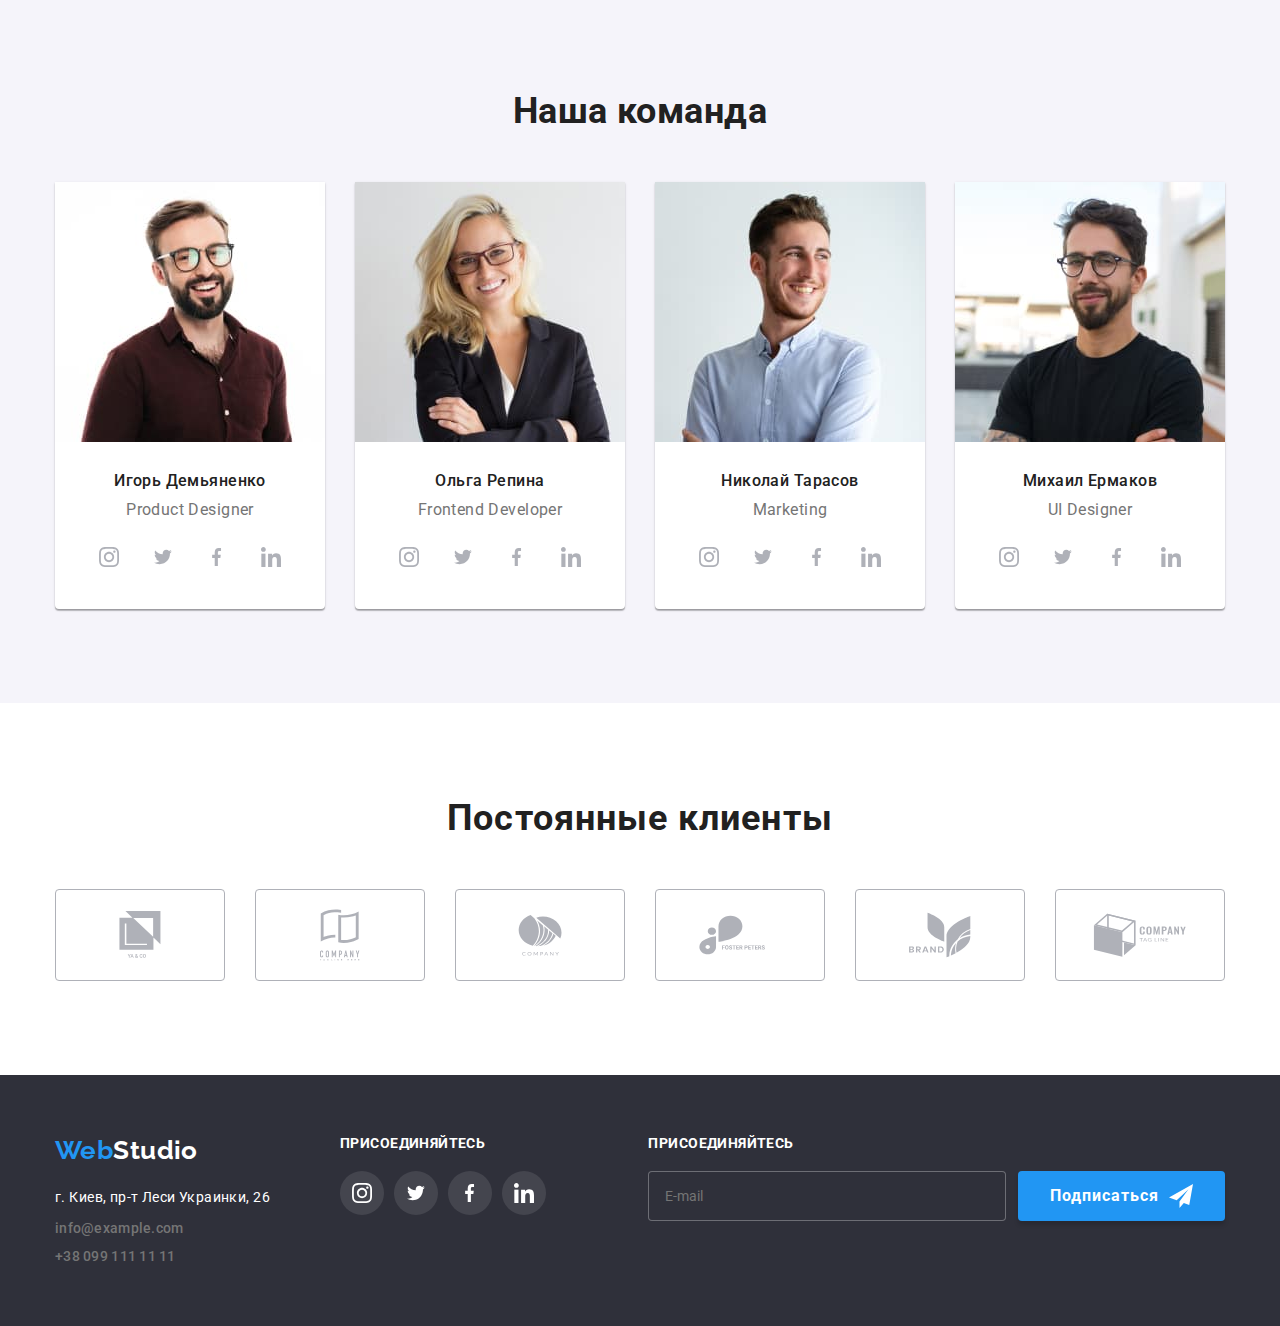
==== commit 1259a847: "2" ====
--- a/index.html
+++ b/index.html
@@ -16,6 +16,7 @@
       href="https://cdnjs.cloudflare.com/ajax/libs/modern-normalize/1.1.0/modern-normalize.min.css"
     />
     <link rel="stylesheet" href="./css/style.css" />
+    <!-- <link rel="stylesheet" href="./css/main.min.css" /> -->
   </head>
   <body>
     <!-- Header -->
@@ -25,15 +26,15 @@
         <div class="header__container">
           <nav class="header__nav">
             <a href="index.html" class="logo"
-              >Web<span class="logo--dark">Studio</span></a
-            >
+              >Web<span class="logo--dark">Studio</span>
+            </a>
             <ul class="header__list">
               <li class="header__item">
                 <a
                   href="./index.html"
                   class="header__link header__link--current"
-                  >Студия</a
-                >
+                  >Студия
+                </a>
               </li>
               <li class="header__item">
                 <a href="./portfolio.html" class="header__link">Портфолио</a>
--- a/css/style.css
+++ b/css/style.css
@@ -3,7 +3,8 @@
   --body-text-color: #212121;
   --logo-color: #2196f3;
   --active-color: #2196f3;
-  --logo-span-color: #212121;
+  --logo-dark-color: #212121;
+  --logo-white-color: #ffffff;
   --header-link-color: #212121;
   --header-link-active-color: #2196f3;
   --header-contact-link-active-color: #2196f3;
@@ -40,7 +41,6 @@
   --clients-list-item-button-active-border-color: #188ce8;
   --footer-bg-color: #2f303a;
   --footer-contact-color: #ffffff;
-  --footer-logo-span-color: #ffffff;
   --footer-contact-link-color: rgba(255, 255, 255, 0.6);
   --footer-contact-link-active-color: #2196f3;
   --footer-social-text-color: #ffffff;
@@ -136,11 +136,11 @@
 }
 
 .logo--dark {
-  color: var(--logo-span-color);
+  color: var(--logo-dark-color);
 }
 
 .logo--white {
-  color: var(--footer-logo-span-color);
+  color: var(--logo-white-color);
 }
 
 .header__nav {
@@ -186,12 +186,9 @@
   color: var(--header-link-color);
   transition: color 250ms var(--timing-function);
 }
-.header__link.current {
+
+.header__link--current {
   color: var(--header-link-current-color);
-}
-
-.header__link--current {
-  color: #188ce8;
 }
 
 .header__link--current::after {
--- a/css/main.min.css
+++ b/css/main.min.css
@@ -0,0 +1 @@
+/* No CSS *//*# sourceMappingURL=main.min.css.map */